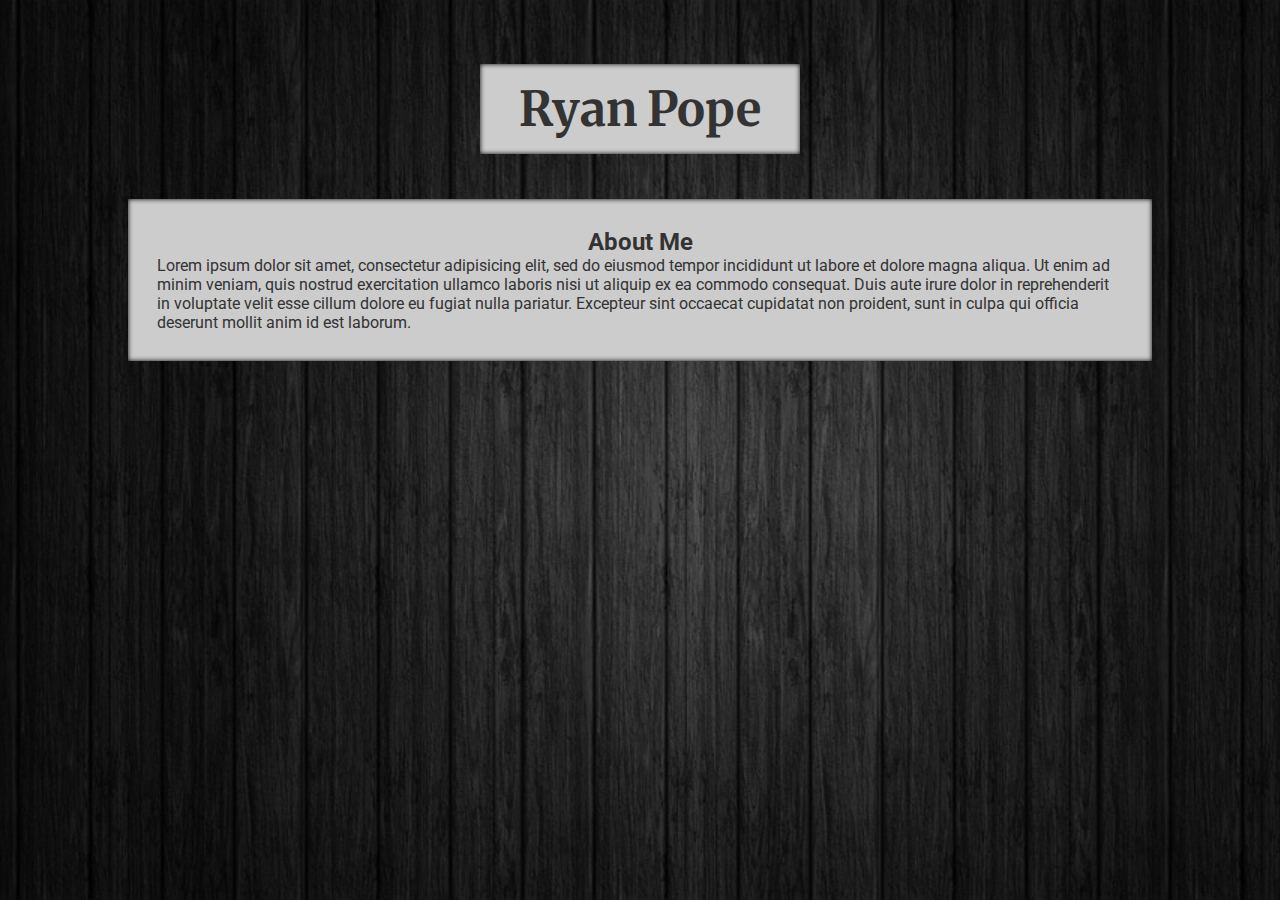
==== exercise3.html @ 4ebf153a "Completed initial layout of exercise 3" ====
<!DOCTYPE html>
<html lang="en">
<head>
  <meta charset="UTF-8">
  <meta name="viewport" content="width=device-width, initial-scale=1.0">
  <meta http-equiv="X-UA-Compatible" content="ie=edge">
  <link href="https://fonts.googleapis.com/css?family=Roboto|Merriweather" rel="stylesheet">
  <link rel="stylesheet" href="css/ex3.css">
  <title>Exercise 3</title>
</head>
<body>
  <div id="container">
    <div class="group heading">
      <h1>Ryan Pope</h1>
    </div>
    <div class="group">
      <h2>About Me</h2>
      <p>Lorem ipsum dolor sit amet, consectetur adipisicing elit, sed do eiusmod tempor incididunt ut labore et dolore magna aliqua. Ut enim ad minim veniam, quis nostrud exercitation ullamco laboris nisi ut aliquip ex ea commodo consequat. Duis aute irure dolor in reprehenderit in voluptate velit esse cillum dolore eu fugiat nulla pariatur. Excepteur sint occaecat cupidatat non proident, sunt in culpa qui officia deserunt mollit anim id est laborum.</p>
    </div>
  </div>
</body>
</html>
---- css/ex3.css ----
*, *::after, *::before {
  box-sizing: border-box;

  margin: 0;
  padding: 0;
  border: 0;
}

#container {
  color: #ccc;

  /* https://pixabay.com/en/wood-texture-dark-black-wall-1759566/ */
  background-image: url("../img/wood.jpg");
  background-size: cover;
  background-repeat: no-repeat;
  background-attachment: fixed;

  width: 100vw;
  height: 100vh;

  padding: 5vw 5vw;

  font-family: 'Roboto';
}

h1 {
  text-align: center;
  font-family: 'Merriweather';
  font-size: 3em;
}

.group {
  margin: auto;
  background-color: #ccc;
  color: #333;
  display: flex;
  flex-direction: column;
  justify-content: center;
  align-items: center;
  box-shadow: 0 0 5px #000 inset;

  width: 80vw;
  height: auto;
  margin-bottom: 5vh;
  padding: 2.5%;
}

.heading {
  width: 25vw;
  height: 10vh;
}
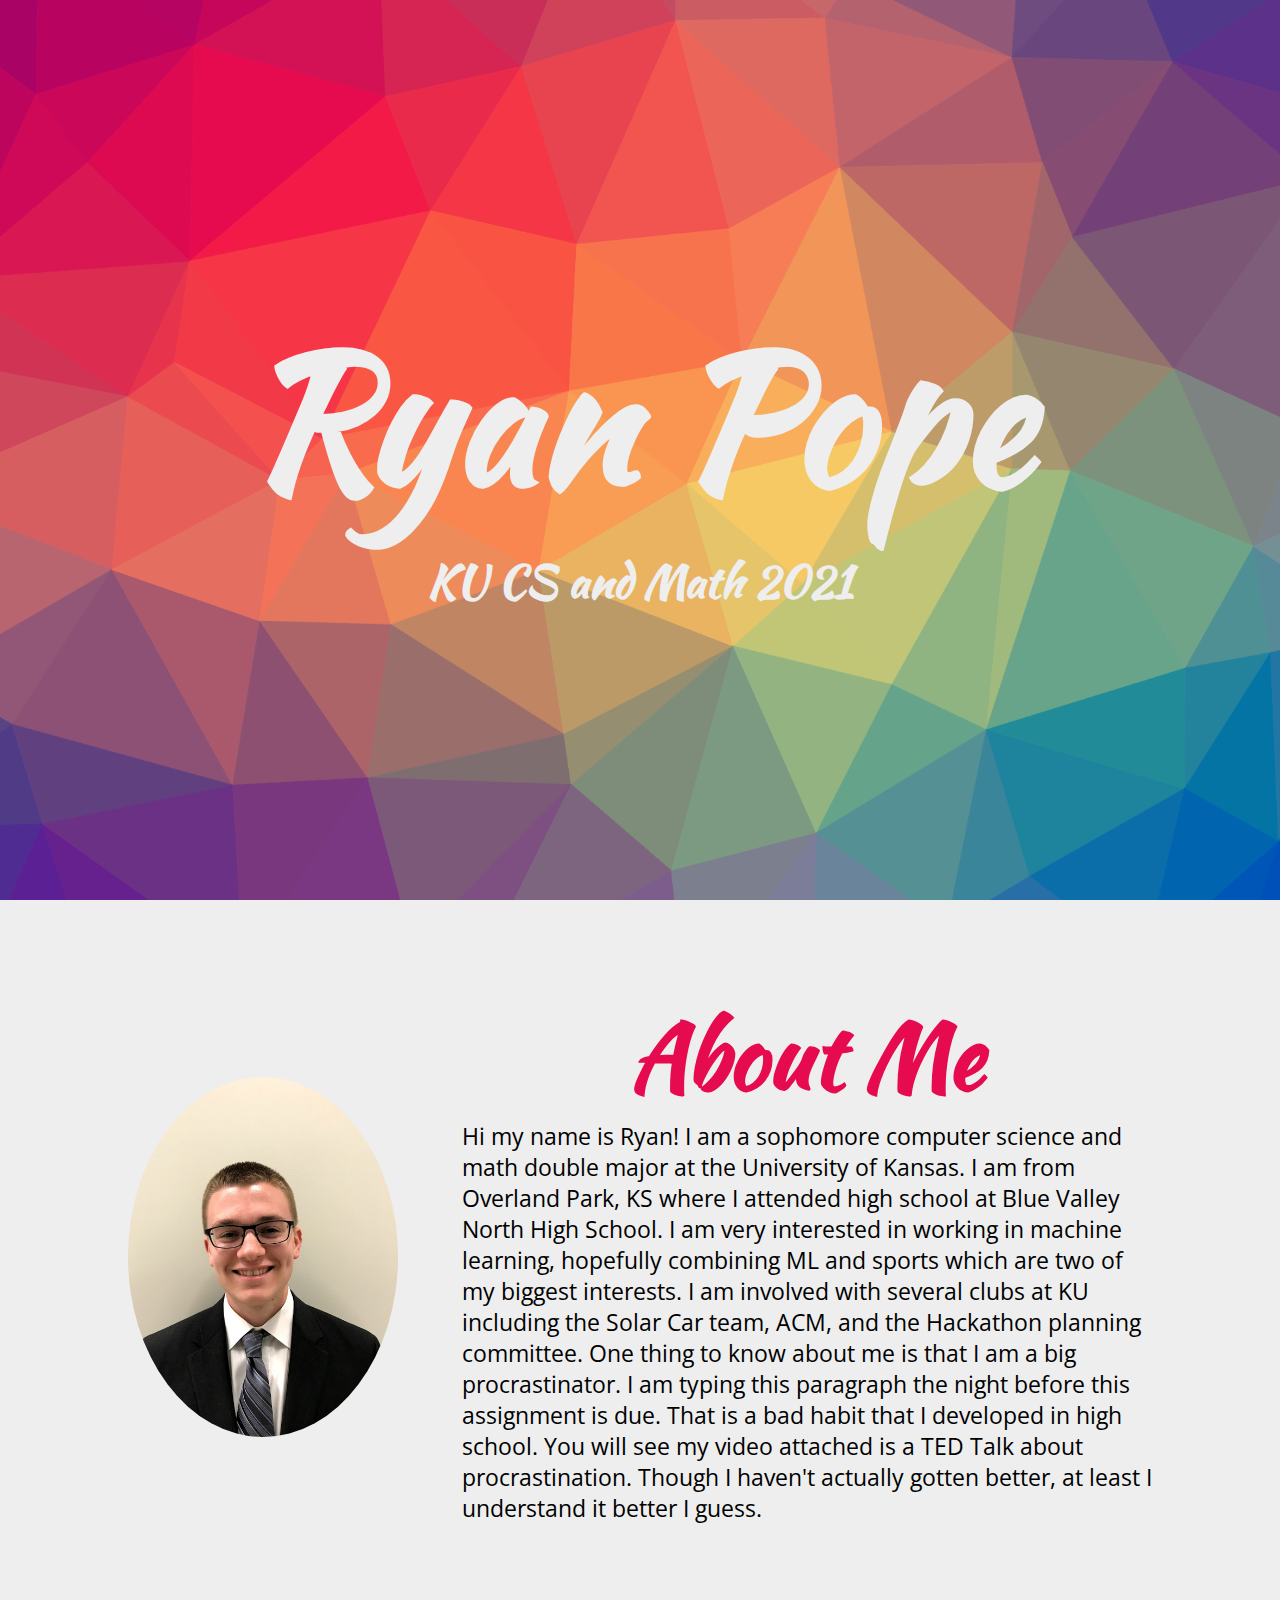
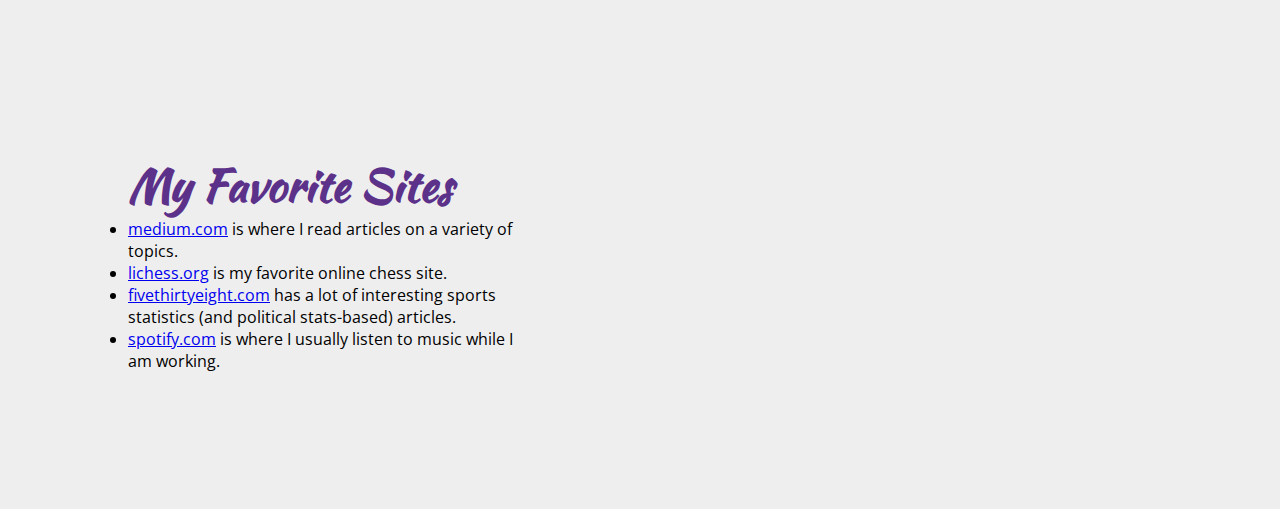
==== commit 2b527b83: "Styled and completed exercise 3" ====
--- a/exercise3.html
+++ b/exercise3.html
@@ -4,18 +4,38 @@
   <meta charset="UTF-8">
   <meta name="viewport" content="width=device-width, initial-scale=1.0">
   <meta http-equiv="X-UA-Compatible" content="ie=edge">
-  <link href="https://fonts.googleapis.com/css?family=Roboto|Merriweather" rel="stylesheet">
+  <link href="https://fonts.googleapis.com/css?family=Open+Sans|Kaushan+Script" rel="stylesheet">
   <link rel="stylesheet" href="css/ex3.css">
   <title>Exercise 3</title>
 </head>
 <body>
   <div id="container">
-    <div class="group heading">
-      <h1>Ryan Pope</h1>
+    <div class="section" id="landing">
+      <h1 id="heading">Ryan Pope</h1> 
+      <h2>KU CS and Math 2021</h2> 
     </div>
-    <div class="group">
-      <h2>About Me</h2>
-      <p>Lorem ipsum dolor sit amet, consectetur adipisicing elit, sed do eiusmod tempor incididunt ut labore et dolore magna aliqua. Ut enim ad minim veniam, quis nostrud exercitation ullamco laboris nisi ut aliquip ex ea commodo consequat. Duis aute irure dolor in reprehenderit in voluptate velit esse cillum dolore eu fugiat nulla pariatur. Excepteur sint occaecat cupidatat non proident, sunt in culpa qui officia deserunt mollit anim id est laborum.</p>
+    <div class="section">
+      <div class="subsection">
+         <img src="img/me.jpg" alt="" id="profile">
+      </div>
+      <div class="subsection">
+          <h1>About Me</h1>  
+          <p>Hi my name is Ryan! I am a sophomore computer science and math double major at the University of Kansas. I am from Overland Park, KS where I attended high school at Blue Valley North High School. I am very interested in working in machine learning, hopefully combining ML and sports which are two of my biggest interests. I am involved with several clubs at KU including the Solar Car team, ACM, and the Hackathon planning committee. One thing to know about me is that I am a big procrastinator. I am typing this paragraph the night before this assignment is due. That is a bad habit that I developed in high school. You will see my video attached is a TED Talk about procrastination. Though I haven't actually gotten better, at least I understand it better I guess.</p>
+      </div>
+    </div>
+    <div class="section">
+      <div class="subsection">
+        <h2>My Favorite Sites</h2>
+        <ul>
+            <li><a href="https://medium.com">medium.com</a> is where I read articles on a variety of topics.</li>
+            <li><a href="https://lichess.org">lichess.org</a> is my favorite online chess site.</li>
+            <li><a href="https://fivethirtyeight.com">fivethirtyeight.com</a> has a lot of interesting sports statistics (and political stats-based) articles.</li>
+            <li><a href="https://spotify.com">spotify.com</a> is where I usually listen to music while I am working.</li>
+        </ul>
+      </div>
+      <div class="subsection">
+         <iframe width="560" height="315" src="https://www.youtube.com/embed/arj7oStGLkU" frameborder="0" allow="accelerometer; autoplay; encrypted-media; gyroscope; picture-in-picture" allowfullscreen></iframe>  
+      </div>
     </div>
   </div>
 </body>
--- a/css/ex3.css
+++ b/css/ex3.css
@@ -6,11 +6,39 @@
   border: 0;
 }
 
+body {
+  overflow-x: hidden;
+  font-family: 'Open Sans';
+}
+
 #container {
-  color: #ccc;
+  background-color: #eee;
+}
 
+h1 {
+  color: #e60b4e;
+  text-align: center;
+  font-size: 10vh;
+  font-family: 'Kaushan Script';
+}
+
+h2 {
+  font-family: 'Kaushan Script';
+  color: #5C3189;
+  font-size: 5vh;
+}
+
+#landing h2 {
+  color: #eee;
+}
+
+p {
+  font-size: 2.5vh;
+}
+
+#landing {
   /* https://pixabay.com/en/wood-texture-dark-black-wall-1759566/ */
-  background-image: url("../img/wood.jpg");
+  background-image: url("../img/color-background.png");
   background-size: cover;
   background-repeat: no-repeat;
   background-attachment: fixed;
@@ -18,34 +46,44 @@
   width: 100vw;
   height: 100vh;
 
-  padding: 5vw 5vw;
+  max-width: 100vw;
+  max-height: 100vh;
 
-  font-family: 'Roboto';
+  display: flex;
+  flex-direction: column;
+  align-items: center;
+  justify-content: center;
+
+  color: #eee;
+  
+  font-family: 'Kaushan Script';
 }
 
-h1 {
-  text-align: center;
-  font-family: 'Merriweather';
-  font-size: 3em;
+#heading {
+  font-size: 20vh; 
+  color: #eee;
 }
 
-.group {
-  margin: auto;
-  background-color: #ccc;
-  color: #333;
+#heading:hover {
+  font-size: 25vh;
+}
+
+.section {
+  padding: 7.5vh 7.5vw;
+  display: flex;
+  flex-direction: row;
+  justify-content: center;
+  align-items: center;
+}
+
+.subsection {
   display: flex;
   flex-direction: column;
-  justify-content: center;
-  align-items: center;
-  box-shadow: 0 0 5px #000 inset;
-
-  width: 80vw;
-  height: auto;
-  margin-bottom: 5vh;
-  padding: 2.5%;
+  padding: 2.5vh 2.5vw;
 }
 
-.heading {
-  width: 25vw;
-  height: 10vh;
+#profile {
+  border-style: solid;
+  border-radius: 100%;
+  height: 40vh;
 }
